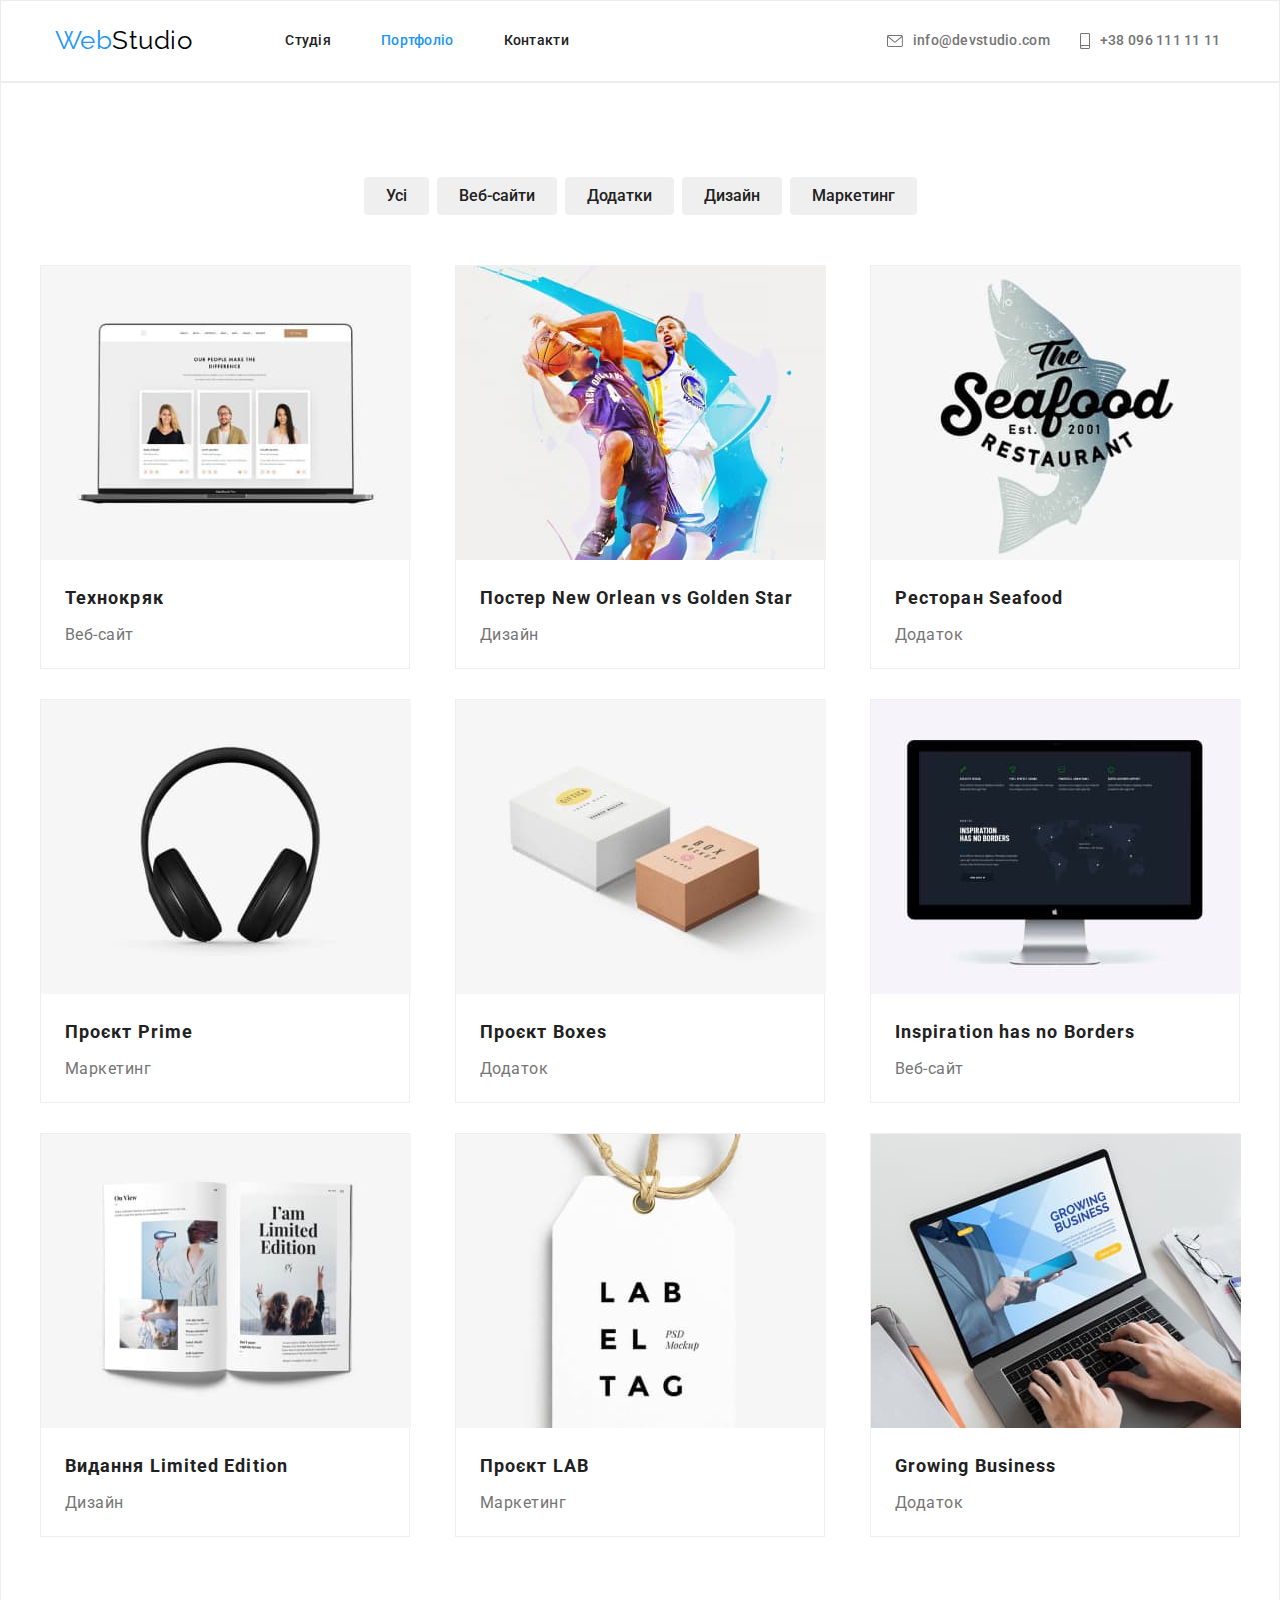
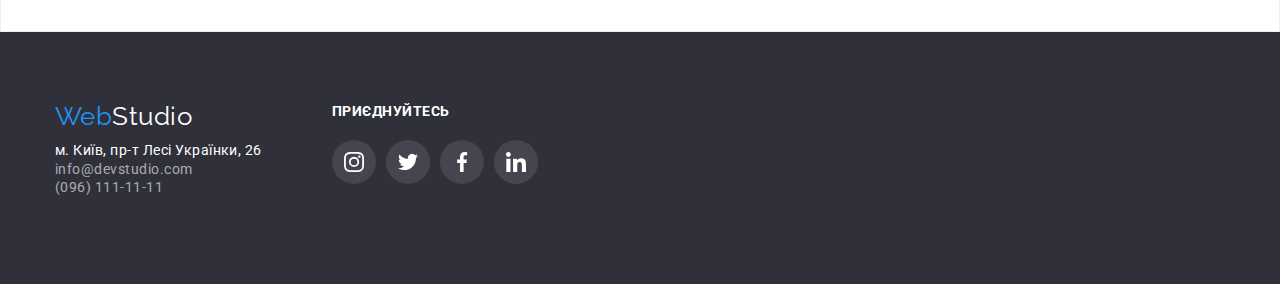
==== portfolio.html @ bfcbf7d5 "Створив JS" ====
<!DOCTYPE html>
<html lang="uk">
  <head>
    <meta charset="UTF-8" />
    <meta http-equiv="X-UA-Compatible" content="IE=edge" />
    <meta name="viewport" content="width=device-width, initial-scale=1.0" />
    <title>Document</title>
    <link rel="preconnect" href="https://fonts.googleapis.com" />
    <link rel="preconnect" href="https://fonts.gstatic.com" crossorigin />
    <link
      href="https://fonts.googleapis.com/css2?family=Raleway:wght@700&family=Roboto:wght@400;500;700;900&display=swap"
      rel="stylesheet"
    />
    <link
      rel="stylesheet"
      href="https://cdnjs.cloudflare.com/ajax/libs/modern-normalize/1.1.0/modern-normalize.min.css"
    />
    <link rel="stylesheet" href="./css/styles.css" />
  </head>
  <body>
    <!-- Шапка сайта -->
    <header class="header">
      <div class="container-header">
        <a class="logo" href="./index.html"
          ><span class="logo-web">Web</span>Studio</a
        >

        <nav>
          <ul class="nav-site list">
            <li class="nav-link">
              <a href="./index.html" class="link">Студія</a>
            </li>
            <li class="nav-link">
              <a href="./portfolio.html" class="link current">Портфоліо</a>
            </li>
            <li class="nav-link"><a href="#" class="link">Контакти</a></li>
          </ul>
        </nav>
        <div class="container-contact">
          <ul class="nav list">
            <li class="nav-contact">
              <a href="mailto:info@devstudio.com" class="item-header">
                <svg class="icon-header" width="16" height="12">
                  <use href="./images/sprite.svg#icon-mail"></use>
                </svg>
                info@devstudio.com</a
              >
            </li>
            <li class="nav-contact">
              <a href="tel:+380961111111" class="item-header">
                <svg class="icon-header" width="10" height="16">
                  <use href="./images/sprite.svg#icon-smartphone"></use>
                </svg>
                +38 096 111 11 11</a
              >
            </li>
          </ul>
        </div>
      </div>
    </header>

    <main>
      <!-- Що робимо -->
      <section class="project">
        <div class="container-project">
          <h1 hidden>Що ми робимо</h1>
          <ul class="btn list">
            <li>
              <button class="buttons" type="button">Усі</button>
            </li>
            <li>
              <button class="buttons" type="button">Веб-сайти</button>
            </li>
            <li>
              <button class="buttons" type="button">Додатки</button>
            </li>
            <li>
              <button class="buttons" type="button">Дизайн</button>
            </li>
            <li>
              <button class="buttons" type="button">Маркетинг</button>
            </li>
          </ul>
        </div>

        <!-- Проекти -->
        <div class="container-portfolio">
          <h2 hidden>Наши проекти</h2>
          <div class="container-portfolio-list">
            <ul class="portfolio-list">
              <li class="section-project list">
                <a href="#" class="portfolio-link">
                  <img
                    class="photo-portfolio"
                    src="./images/portfo1.jpg"
                    alt="Відкритий ноутбук"
                    width="370"
                  />
                  <h3 class="aside-subject">Технокряк</h3>
                  <p class="subject">Веб-сайт</p>
                </a>
              </li>
              <li class="section-project list">
                <a href="#" class="portfolio-link">
                  <img
                    class="photo-portfolio"
                    src="./images/portfo2.jpg"
                    alt="Грають в баскетбол"
                    width="370"
                  />
                  <h3 class="aside-subject">
                    Постер New Orlean vs Golden Star
                  </h3>
                  <p class="subject">Дизайн</p>
                </a>
              </li>
              <li class="section-project list">
                <a href="#" class="portfolio-link">
                  <img
                    class="photo-portfolio"
                    src="./images/portfo3.jpg"
                    alt="Логотип ресторану"
                    width="370"
                  />
                  <h3 class="aside-subject">Ресторан Seafood</h3>
                  <p class="subject">Додаток</p>
                </a>
              </li>
              <li class="section-project list">
                <a href="#" class="portfolio-link">
                  <img
                    class="photo-portfolio"
                    src="./images/portfo4.jpg"
                    alt="Навушники"
                    width="370"
                  />
                  <h3 class="aside-subject">Проєкт Prime</h3>
                  <p class="subject">Маркетинг</p>
                </a>
              </li>
              <li class="section-project list">
                <a href="#" class="portfolio-link">
                  <img
                    class="photo-portfolio"
                    src="./images/portfo5.jpg"
                    alt="Дві коробки"
                    width="370"
                  />
                  <h3 class="aside-subject">Проєкт Boxes</h3>
                  <p class="subject">Додаток</p>
                </a>
              </li>
              <li class="section-project list">
                <a href="#" class="portfolio-link">
                  <img
                    class="photo-portfolio"
                    src="./images/portfo6.jpg"
                    alt="Монітор"
                    width="370"
                  />
                  <h3 class="aside-subject">Inspiration has no Borders</h3>
                  <p class="subject">Веб-сайт</p>
                </a>
              </li>
              <li class="section-project list">
                <a href="#" class="portfolio-link">
                  <img
                    class="photo-portfolio"
                    src="./images/portfo7.jpg"
                    alt="Відкрита книга"
                    width="370"
                  />
                  <h3 class="aside-subject">Видання Limited Edition</h3>
                  <p class="subject">Дизайн</p>
                </a>
              </li>
              <li class="section-project list">
                <a href="#" class="portfolio-link">
                  <img
                    class="photo-portfolio"
                    src="./images/portfo8.jpg"
                    alt="Бірка"
                    width="370"
                  />
                  <h3 class="aside-subject">Проєкт LAB</h3>
                  <p class="subject">Маркетинг</p>
                </a>
              </li>
              <li class="section-project list">
                <a href="#" class="portfolio-link">
                  <img
                    class="photo-portfolio"
                    src="./images/portfo9.jpg"
                    alt="Працює з ноутбуком"
                    width="370"
                  />
                  <h3 class="aside-subject">Growing Business</h3>
                  <p class="subject">Додаток</p>
                </a>
              </li>
            </ul>
          </div>
        </div>
      </section>
    </main>

    <!-- Футер -->

    <footer class="footer">
      <div class="container-footer">
        <div class="container-address">
          <a class="logo-footer" href="./index.html"
            ><span class="logo-webf">Web</span>Studio</a
          >

          <address>
            <ul class="nav-footer list">
              <li>
                <a
                  class="items"
                  href="https://goo.gl/maps/CPtrU1FHBa2aNyZL9"
                  target="_blank"
                  rel="noopener noreferrer nofollow"
                >
                  м. Київ, пр-т Лесі Українки, 26</a
                >
              </li>
              <li>
                <a class="items-contact" href="mailto:info@devstudio.com"
                  >info@devstudio.com</a
                >
              </li>
              <li>
                <a class="items-contact" href="tel:+380961111111"
                  >(096) 111-11-11</a
                >
              </li>
            </ul>
          </address>
        </div>

        <!-- Footer social  -->

        <div class="social-footer">
          <h3 class="title-footer">Приєднуйтесь</h3>
          <div class="logo-social">
            <ul class="footer-social list">
              <li>
                <a class="link-social" href="#">
                  <svg class="icon-social" width="20" height="20">
                    <use href="./images/sprite.svg#icon-instagram"></use>
                  </svg>
                </a>
              </li>
              <li>
                <a class="link-social" href="#">
                  <svg class="icon-social" width="20" height="20">
                    <use href="./images/sprite.svg#icon-twitter"></use>
                  </svg>
                </a>
              </li>
              <li>
                <a class="link-social" href="#">
                  <svg class="icon-social" width="20" height="20">
                    <use href="./images/sprite.svg#icon-facebook"></use>
                  </svg>
                </a>
              </li>
              <li>
                <a class="link-social" href="#">
                  <svg class="icon-social" width="20" height="20">
                    <use href="./images/sprite.svg#icon-linkedin"></use>
                  </svg>
                </a>
              </li>
            </ul>
          </div>
        </div>
      </div>
    </footer>
  </body>
</html>
---- css/styles.css ----
/* колір основного тексту #212121*/
/* вторинний колір тексту rgba(117, 117, 117, 1) */
/* білий #FFFFFF */
/* акцент #2196F3 */
/* вторинний колір фона #F5F4FA */
/* колір контактів #757575 */

:root {
  --primary-text-color: #212121;
  --color-white: #ffffff;
  --text-color: #757575;
  --accent-color: #2196f3;
  --background-color-primary: #2f303a;
  --background-color: #f5f5f5;
  --background-color-sekondary: #f5f4fa;
  --color-logo: #000000;
  --background-color-button: #188ce8;
  --font-family-primary: Roboto;
  --font-family-sekondary: Raleway;
  --color-text-contact: rgba(255, 255, 255, 0.6);
  --background-color-social: #afb1b8;
  --border-color-header: #ececec;
  --border-color-portfolio: #eeeeee;
}

body {
  max-width: 1600px;
  color: var(--primary-text-color);
  font-family: Roboto, sans-serif;
  letter-spacing: 0.03em;
}

.list {
  padding: 0;
  margin: 0;
  list-style: none;
  text-decoration: none;
}

/* Лого */

.header {
  display: flex;
  justify-content: center;
  align-items: center;

  margin: 0 auto;
  border: 1px solid var(--border-color-header);
}

.container-header {
  display: flex;
  justify-content: space-between;
  align-items: center;
  width: 100%;
  max-width: 1200px;
  height: 80px;
  padding: 0 15px;
}

.logo {
  margin-right: 93px;

  font-family: var(--font-family-sekondary);
  font-size: 26px;
  line-height: 1.9;
  text-decoration: none;
}

.logo .logo-web {
  color: var(--accent-color);
}

.logo .logo-web:hover,
.logo .logo-web:focus {
  color: var(--primary-text-color);
}

.logo {
  color: var(--color-logo);
}

.logo:hover,
.logo:focus {
  color: var(--accent-color);
}

.nav-site {
  display: flex;
  padding: 0;
  margin: 0 auto;
}

.nav-link:not(:last-child) {
  margin-right: 50px;
}

.nav-link:last-child {
  margin-right: auto;
}

.nav-link .link {
  color: var(--primary-text-color);
  display: block;
  padding: 32px 0;

  font-weight: 500;
  font-size: 14px;
  line-height: 1.14;
  letter-spacing: 0.02em;
  text-decoration: none;
}

.nav-link .link:hover,
.nav-link .link:focus {
  color: var(--accent-color);
}

.nav-link .link.current {
  color: var(--accent-color);
}

.container-contact {
  max-width: 1200px;
  padding-top: 32px;
  padding-bottom: 32px;
  margin: 0 auto 0 318px;
  text-align: center;
}
.nav {
  display: flex;
  gap: 30px;
}

.nav-contact {
  display: flex;
  justify-content: center;
  align-items: center;
}
.icon-header {
  margin-right: 10px;

  fill: currentColor;
}
.icon-header:hover {
  color: var(--accent-color);
}

.nav .item-header {
  display: flex;
  justify-content: center;
  align-items: center;
  padding: 32px 0;
  color: var(--text-color);

  font-weight: 500;
  font-size: 14px;
  line-height: 1.14;
  letter-spacing: 0.02em;
  text-decoration: none;
}

.nav .item-header:hover,
.nav .item-header:focus {
  color: var(--accent-color);
}

/* Hero */

.hero {
  display: flex;
  justify-content: center;
  align-items: center;
  min-height: 600px;
  margin: 0 auto 30px;
  text-align: center;
  background-image: linear-gradient(
      to right,
      rgba(47, 48, 58, 0.4),
      rgba(47, 48, 58, 0.4)
    ),
    url('../images/bg-hero.jpg');
  background-repeat: no-repeat;
  background-position: center;
  background-size: cover;
}
.hero-list {
  display: block;
  justify-content: center;
  align-items: center;
  padding: 200px auto;
}

.hero-title {
  max-width: 696px;

  margin: 0 auto;

  color: var(--color-white);

  font-weight: 900;
  font-size: 44px;
  line-height: 1.36;
  letter-spacing: 0.06em;
  text-transform: uppercase;
}

.button {
  cursor: pointer;

  min-width: 216px;
  padding: 10px 32px;
  margin-top: 30px;
  margin-left: auto;
  margin-right: auto;

  font-family: inherit;
  font-weight: 700;
  font-size: 16px;
  line-height: 1.88;
  letter-spacing: 0.06em;
  box-shadow: 0px 4px 4px rgba(0, 0, 0, 0.15);
  border-radius: 4px;
  border: none;
  color: var(--color-white);
  background-color: var(--accent-color);
}

.button:hover,
.button:focus {
  color: var(--color-white);
  background-color: var(--background-color-button);
}

/* Section Переваги */
.section-benefits {
  padding-top: 94px;
}

.container-benefits {
  width: 100%;
  max-width: 1200px;
  margin: 0 auto;
  padding: 0 15px;
}
.section-title {
  display: flex;
  gap: 30px;
}

.benefits-img {
  display: flex;
  justify-content: center;
  align-items: center;
  width: 270px;
  height: 120px;
  margin-bottom: 30px;
  fill: currentColor;
  background-color: var(--background-color-sekondary);
  border-radius: 4px;
}

.title-item {
  margin-bottom: 10px;
  margin-top: 0;
  font-size: 14px;
  line-height: 1.14;
  text-transform: uppercase;
  color: var(--primary-text-color);
}

.subtitle-item {
  margin-top: 0;

  color: var(--text-color);

  font-size: 14px;
  line-height: 1.71;
}

/* Section Що робимо */
.section-work {
  padding: 94px 0;
  text-align: center;
}

.container-work {
  width: 100%;
  max-width: 1200px;
  margin: 0 auto;
  padding: 0 15px;
}

.work-list {
  display: flex;
  justify-content: center;
  align-items: center;
  gap: 30px;
}

.work-title {
  margin-top: 0;
  margin-bottom: 50px;

  color: var(--primary-text-color);

  font-size: 36px;
  line-height: 1.17;
}

.photo-work:last-child {
  margin-right: 215px;
}

.photo-work:first-child {
  margin-left: 215px;
}
/* Section Наша команда */

.section-team {
  display: flex;
  justify-content: center;
  align-items: center;

  padding: 94px 0;
  margin: 0 auto;
  text-align: center;
  background-color: var(--background-color-sekondary);
}

.container-team {
  width: 100%;
  max-width: 1200px;
  margin: 0 auto;
  padding: 0 15px;
}

.team {
  display: flex;
  justify-content: center;
  align-items: center;
  gap: 30px;
}

.team-title {
  display: flex;
  justify-content: center;
  align-items: center;
  margin-top: 0;
  margin-bottom: 50px;

  color: var(--primary-text-color);

  font-size: 36px;
  line-height: 1.17;
}

.team-foto {
  display: block;

  background-color: var(--color-white);
  box-shadow: 0px 1px 3px rgba(0, 0, 0, 0.12), 0px 1px 1px rgba(0, 0, 0, 0.14),
    0px 2px 1px rgba(0, 0, 0, 0.2);
  border-radius: 0px 0px 4px 4px;
}

.title {
  margin-top: 30px;
  margin-bottom: 0;
  color: var(--primary-text-color);

  font-weight: 500;
  font-size: 16px;
  line-height: 1.19;
}

.subtitle {
  margin-top: 10pt;
  margin-bottom: 16px;
  color: var(--text-color);

  font-size: 16px;
  line-height: 1.19;
}

.social-logo {
  display: flex;
  justify-content: center;
  align-items: center;
  margin-bottom: 30px;
  margin-left: auto;
  margin-right: auto;
  width: 206px;
  height: 44px;
  gap: 10px;
}

.social-team {
  display: flex;
  justify-content: center;
  align-items: center;
  width: 206px;
  height: 44px;
  gap: 16px;
}

.social-link {
  display: flex;
  justify-content: center;
  align-items: center;
  width: 44px;
  height: 44px;
  fill: var(--background-color-social);
  background-color: var(--color-white);
  border-radius: 50%;
}
.social-link:hover {
  fill: var(--color-white);
  background-color: var(--accent-color);
}
/* Regular customers */
.regular-customers {
  padding: 94px 0;
  text-align: center;
}
.container-customers {
  width: 100%;
  max-width: 1200px;
  margin: 0 auto;
  padding: 0 15px;
}
.title-customers {
  margin-top: 0;
  margin-bottom: 50px;
  font-size: 36px;
  line-height: 1.17;
}
.customets-logo {
  display: flex;
  justify-content: center;
  align-items: center;
  gap: 30px;
}

.customers-link {
  display: flex;
  justify-content: center;
  align-items: center;
  width: 170px;
  height: 92px;
  fill: var(--background-color-social);
  background-color: var(--color-white);
  border: 1px solid var(--background-color-social);
  border-radius: 4px;
}
.customers-link:hover {
  fill: var(--accent-color);
  border: 1px solid var(--accent-color);
}
/* Footer */
.footer {
  height: 252px;
  padding-top: 0;
  background-color: var(--background-color-primary);
}

.container-footer {
  display: flex;
  width: 100%;
  max-width: 1200px;
  margin: 0 auto;
  padding: 0 15px;
}
.container-address {
  margin-top: 60px;
  margin-bottom: 60px;
}

.logo-footer .logo-webf {
  font-family: var(--font-family-sekondary);
  font-size: 26px;
  line-height: 1.9;

  color: var(--accent-color);
}

.logo-footer .logo-webf:hover,
.logof .logo-webf:focus {
  color: var(--color-white);
}

.logo-footer {
  font-family: var(--font-family-sekondary);
  font-size: 26px;
  line-height: 1.9;
  text-decoration: none;
  color: var(--color-white);
}

.logo-footer:hover,
.logo-footer:focus {
  color: var(--accent-color);
}

.nav-footer .items {
  color: var(--color-white);

  font-style: normal;
  font-size: 14px;
  line-height: 1.17;
  text-decoration: none;
}

.nav-footer .items:hover,
.nav-footer .items:focus {
  color: var(--accent-color);
}

.nav-footer .items-contact {
  color: var(--color-text-contact);

  font-style: normal;
  font-size: 14px;
  line-height: 1.17;
  text-decoration: none;
}

.nav-footer .items-contact:hover,
.nav-footer .items-contact:focus {
  color: var(--accent-color);
}

/* Footer social */
.social-footer {
  margin-top: 72px;
  margin-left: 70px;
  margin-bottom: 100px;
  width: 206px;
  height: 80px;
}

.title-footer {
  margin-top: 0;
  margin-bottom: 20px;
  font-size: 14px;
  line-height: 1.14;
  text-transform: uppercase;

  color: var(--color-white);
}
.footer-social {
  display: flex;
  justify-content: center;
  align-items: center;
  gap: 10px;
}

.logo-social {
  display: flex;
  justify-content: center;
  align-items: center;

  gap: 10px;
}

.link-social {
  display: flex;
  justify-content: center;
  align-items: center;
  width: 44px;
  height: 44px;
  fill: var(--color-white);
  background-color: rgba(255, 255, 255, 0.1);
  border-radius: 50%;
}
.link-social:hover {
  fill: var(--color-white);
  background-color: var(--accent-color);
}

/* Кнопки навігації */
.project {
  padding: 94px 0;
  background-color: var(--color-white);
  border: 1px solid var(--border-color-portfolio);
}

.container-project {
  width: 100%;
  max-width: 1200px;
  margin: 0 auto;
  padding: 0 15px;
}

.btn {
  display: flex;
  justify-content: center;
  margin-bottom: 50px;
  gap: 8px;
}

.buttons {
  cursor: pointer;

  padding: 6px 22px;

  color: var(--primary-text-color);

  border-radius: 4px;
  border: none;

  font-family: inherit;
  font-weight: 500;
  font-size: 16px;
  line-height: 1.63;
  text-align: center;
}

.buttons:hover,
.buttons:focus {
  color: var(--color-white);
  background-color: var(--accent-color);
  box-shadow: 0px 3px 1px rgba(0, 0, 0, 0.1), 0px 1px 2px rgba(0, 0, 0, 0.08),
    0px 2px 2px rgba(0, 0, 0, 0.12);
}

/* Наші проекти */
.container-portfolio {
  width: 100%;
  max-width: 1200px;
  margin: 0 auto;
  padding: 0;
}
.portfolio-list {
  display: flex;
  justify-content: space-between;
  flex-wrap: wrap;
  padding: 0;
  margin: 0;
  gap: 30px 30px;
}

.portfolio-link {
  display: block;
  width: 370px;
  height: 404px;
  border: 1px solid var(--border-color-portfolio);
  text-decoration: none;
}

.portfolio-link:hover,
.portfolio-link:focus {
  box-shadow: 0px 1px 1px rgba(0, 0, 0, 0.12), 0px 4px 4px rgba(0, 0, 0, 0.06),
    1px 4px 6px rgba(0, 0, 0, 0.16);
}

.photo-portfolio {
  display: block;
  margin-bottom: 20px;
}

.aside-subject {
  padding: 0 24px;

  margin-top: 0;
  margin-bottom: 4px;
  color: var(--primary-text-color);

  font-size: 18px;
  line-height: 2;
  letter-spacing: 0.06em;
}

.subject {
  padding: 0 24px;
  margin-top: 0px;
  margin-bottom: 20px;
  color: var(--text-color);

  font-size: 16px;
  line-height: 1.88;
}
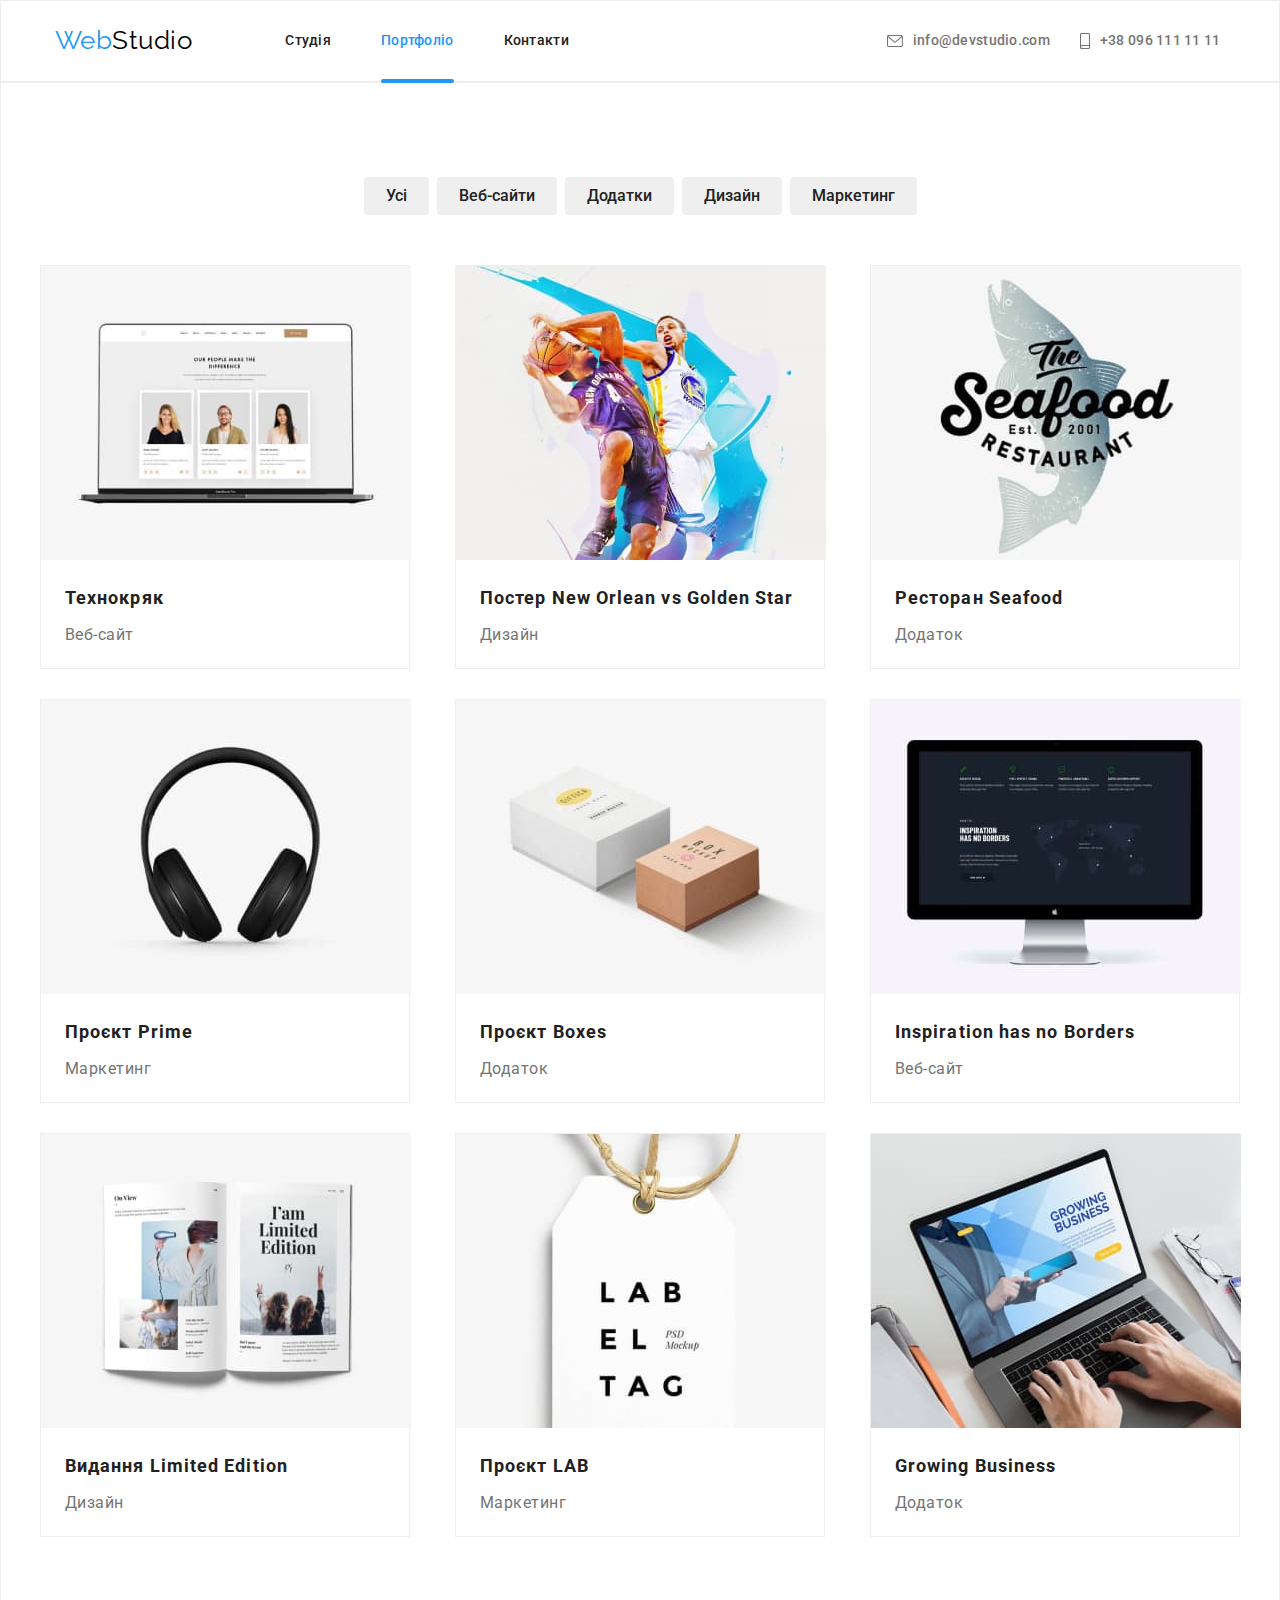
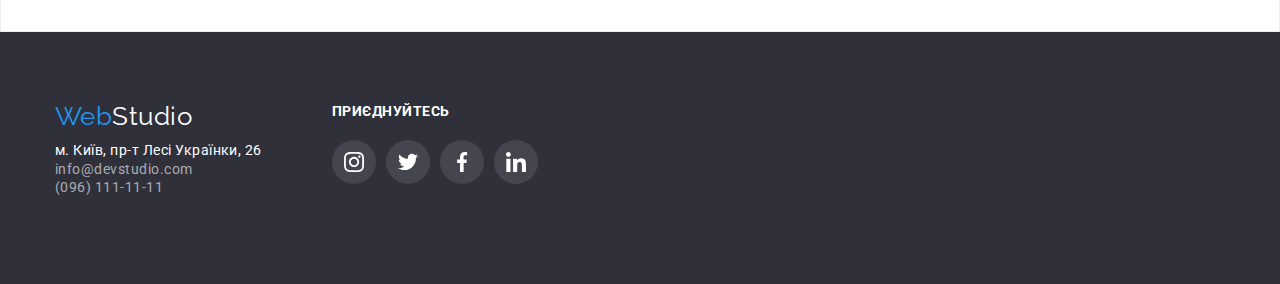
==== commit 4d303c00: "portfolio hover" ====
--- a/portfolio.html
+++ b/portfolio.html
@@ -90,12 +90,22 @@
             <ul class="portfolio-list">
               <li class="section-project list">
                 <a href="#" class="portfolio-link">
-                  <img
-                    class="photo-portfolio"
-                    src="./images/portfo1.jpg"
-                    alt="Відкритий ноутбук"
-                    width="370"
-                  />
+                  <div class="portfolio-thumb">
+                    <img
+                      class="photo-portfolio"
+                      src="./images/portfo1.jpg"
+                      alt="Відкритий ноутбук"
+                      width="370"
+                    />
+                    <div class="project-overlay">
+                      <p class="thumb-text">
+                        Ресурс пропонує комплексні пропозиції з різним рівнем
+                        функціоналу та сервісів. Все це дозволить відвідувачу
+                        отримати вичерпні відомості про компанію чи приватну
+                        особу.
+                      </p>
+                    </div>
+                  </div>
                   <h3 class="aside-subject">Технокряк</h3>
                   <p class="subject">Веб-сайт</p>
                 </a>
--- a/css/styles.css
+++ b/css/styles.css
@@ -21,6 +21,9 @@
   --background-color-social: #afb1b8;
   --border-color-header: #ececec;
   --border-color-portfolio: #eeeeee;
+  --background-color-modal: rgba(0, 0, 0, 0.2);
+  --background-color-modal-btn: rgba(0, 0, 0, 0.1);
+  --background-color-card: rgba(33, 150, 243, 0.9);
 }
 
 body {
@@ -100,6 +103,7 @@
 }
 
 .nav-link .link {
+  position: relative;
   color: var(--primary-text-color);
   display: block;
   padding: 32px 0;
@@ -109,6 +113,7 @@
   line-height: 1.14;
   letter-spacing: 0.02em;
   text-decoration: none;
+  transition: color 250ms cubic-bezier(0.4, 0, 0.2, 1);
 }
 
 .nav-link .link:hover,
@@ -118,6 +123,19 @@
 
 .nav-link .link.current {
   color: var(--accent-color);
+}
+
+.current::after {
+  display: inline-block;
+  content: '';
+  width: 100%;
+  height: 4px;
+
+  position: absolute;
+  left: 0;
+  bottom: -2px;
+  background-color: var(--accent-color);
+  border-radius: 2px;
 }
 
 .container-contact {
@@ -158,6 +176,7 @@
   line-height: 1.14;
   letter-spacing: 0.02em;
   text-decoration: none;
+  transition: color 250ms cubic-bezier(0.4, 0, 0.2, 1);
 }
 
 .nav .item-header:hover,
@@ -206,8 +225,6 @@
 }
 
 .button {
-  cursor: pointer;
-
   min-width: 216px;
   padding: 10px 32px;
   margin-top: 30px;
@@ -224,12 +241,62 @@
   border: none;
   color: var(--color-white);
   background-color: var(--accent-color);
+  cursor: pointer;
+
+  transition: background-color 250ms cubic-bezier(0.4, 0, 0.2, 1);
 }
 
 .button:hover,
 .button:focus {
   color: var(--color-white);
   background-color: var(--background-color-button);
+}
+
+/* Модальнне вікно */
+
+.backdrop {
+  position: fixed;
+  top: 0;
+  left: 0;
+  width: 100%;
+  height: 100%;
+  background-color: var(--background-color-modal);
+}
+
+.backdrop.is-hidden {
+  opacity: 0;
+  visibility: hidden;
+  pointer-events: none;
+}
+
+.modal {
+  position: absolute;
+  min-width: 528px;
+  min-height: 581px;
+  left: 50%;
+  top: 50%;
+  padding: 20px;
+  transform: translate(-50%, -50%);
+
+  background-color: var(--color-white);
+  box-shadow: 0px 1px 3px rgba(0, 0, 0, 0.12), 0px 1px 1px rgba(0, 0, 0, 0.14),
+    0px 2px 1px rgba(0, 0, 0, 0.2);
+  border-radius: 4px;
+}
+.modal-close-button {
+  position: absolute;
+  top: 8px;
+  right: 8px;
+  display: flex;
+  justify-content: center;
+  align-items: center;
+  width: 30px;
+  height: 30px;
+
+  border-radius: 50%;
+  background-color: var(--color-white);
+  border: 1px solid var(--background-color-modal-btn);
+  cursor: pointer;
 }
 
 /* Section Переваги */
@@ -413,6 +480,7 @@
   fill: var(--background-color-social);
   background-color: var(--color-white);
   border-radius: 50%;
+  transition: background-color 250ms cubic-bezier(0.4, 0, 0.2, 1);
 }
 .social-link:hover {
   fill: var(--color-white);
@@ -452,6 +520,7 @@
   background-color: var(--color-white);
   border: 1px solid var(--background-color-social);
   border-radius: 4px;
+  transition: background-color-social 1000ms cubic-bezier(0.4, 0, 0.2, 1) 1000ms;
 }
 .customers-link:hover {
   fill: var(--accent-color);
@@ -578,6 +647,7 @@
   background-color: var(--accent-color);
 }
 
+/* Що робимо */
 /* Кнопки навігації */
 .project {
   padding: 94px 0;
@@ -614,6 +684,7 @@
   font-size: 16px;
   line-height: 1.63;
   text-align: center;
+  transition: color 250ms cubic-bezier(0.4, 0, 0.2, 1);
 }
 
 .buttons:hover,
@@ -647,22 +718,53 @@
   border: 1px solid var(--border-color-portfolio);
   text-decoration: none;
 }
-
-.portfolio-link:hover,
+.portfolio-link:hover .project-overlay,
 .portfolio-link:focus {
   box-shadow: 0px 1px 1px rgba(0, 0, 0, 0.12), 0px 4px 4px rgba(0, 0, 0, 0.06),
     1px 4px 6px rgba(0, 0, 0, 0.16);
+  transform: translateY(0);
+  opacity: 1;
 }
 
 .photo-portfolio {
   display: block;
-  margin-bottom: 20px;
+  margin-bottom: 0;
+}
+
+.portfolio-thumb {
+  position: relative;
+  width: 370px;
+  height: 294px;
+}
+
+.project-overlay {
+  position: absolute;
+  top: 0;
+  left: 0;
+  width: 100%;
+  height: 100%;
+  opacity: 0;
+  pointer-events: none;
+  background-color: var(--background-color-card);
+
+  transform: translateY(100%);
+  transition: transform 250ms cubic-bezier(0.4, 0, 0.2, 1);
+}
+.thumb-text {
+  padding: 63px 24px;
+  margin: 0;
+  width: 370px;
+  max-height: 294px;
+  color: var(--color-white);
+
+  font-size: 18px;
+  line-height: 1.56;
 }
 
 .aside-subject {
   padding: 0 24px;
 
-  margin-top: 0;
+  margin-top: 20px;
   margin-bottom: 4px;
   color: var(--primary-text-color);
 
